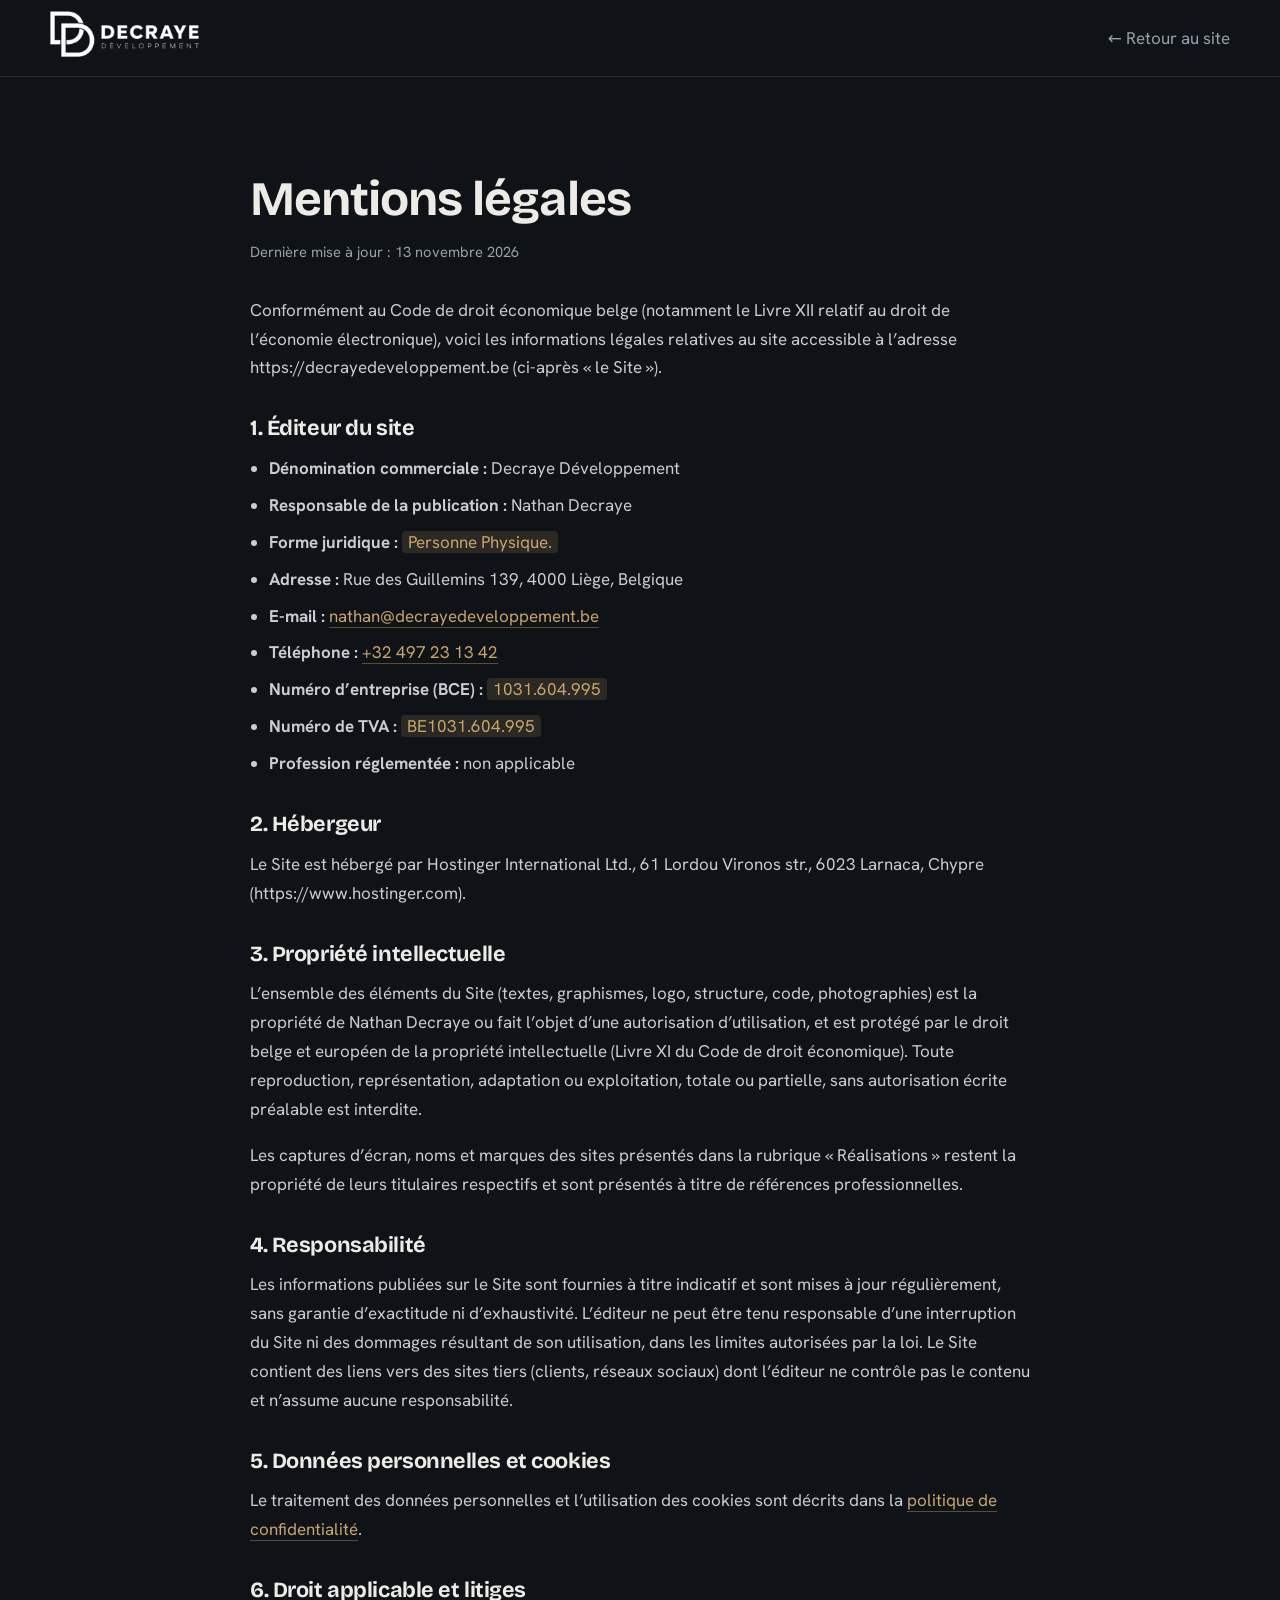
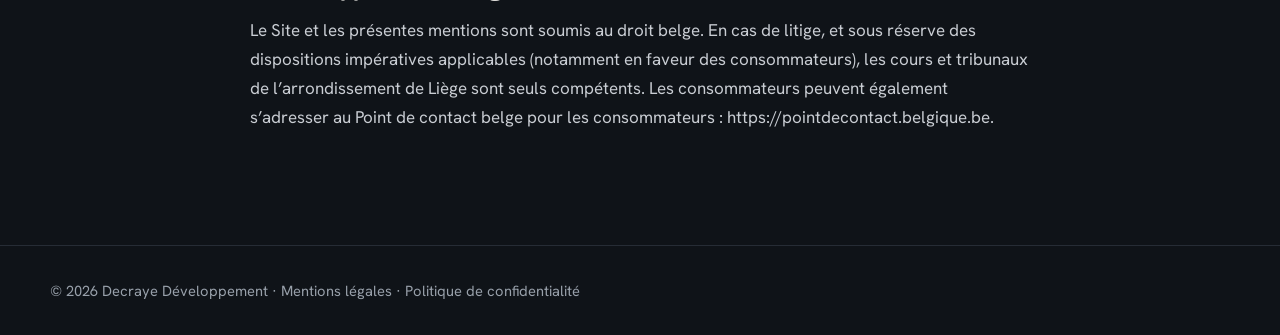
==== mentions-legales.html @ 933f9165 "Amélioration du site, référencement, animations" ====
<!DOCTYPE html>
<html lang="fr-BE"><head><meta charset="utf-8"><meta name="viewport" content="width=device-width, initial-scale=1">
<title>Mentions légales | Decraye Développement</title><meta name="description" content="Mentions légales du site Decraye Développement, développeur web indépendant à Liège.">
<meta name="robots" content="index, follow"><meta name="theme-color" content="#0F1318">
<link rel="canonical" href="https://decrayedeveloppement.be/mentions-legales.html">
<link rel="icon" href="/favicon.ico" sizes="48x48"><link rel="icon" type="image/png" sizes="192x192" href="/asset/img/favicon-192.png"><link rel="apple-touch-icon" href="/asset/img/apple-touch-icon.png">
<link rel="preload" href="asset/fonts/hanken-grotesk.woff2" as="font" type="font/woff2" crossorigin>
<link rel="stylesheet" href="asset/css/legal.css"></head><body>
<header class="top"><div class="wrap"><a href="/" aria-label="Decraye Développement, accueil"><img src="asset/img/logo.png" alt="Logo Decraye Développement" width="149" height="46"></a><a class="back" href="/">← Retour au site</a></div></header>
<main><div class="wrap"><article class="ld"><h1 class="lt">Mentions légales</h1>
<p class="up">Dernière mise à jour : 13 novembre 2026</p>
<p>Conformément au Code de droit économique belge (notamment le Livre XII relatif au droit de l’économie électronique), voici les informations légales relatives au site accessible à l’adresse https://decrayedeveloppement.be (ci-après « le Site »).</p>
<h2 class="ls">1. Éditeur du site</h2>
<ul>
<li><strong>Dénomination commerciale :</strong> Decraye Développement</li>
<li><strong>Responsable de la publication :</strong> Nathan Decraye</li>
<li><strong>Forme juridique :</strong> <span class="todo">Personne Physique.</span></li>
<li><strong>Adresse :</strong> Rue des Guillemins 139, 4000 Liège, Belgique</li>
<li><strong>E-mail :</strong> <a href="mailto:nathan@decrayedeveloppement.be">nathan@decrayedeveloppement.be</a></li>
<li><strong>Téléphone :</strong> <a href="tel:+32497231342">+32 497 23 13 42</a></li>
<li><strong>Numéro d’entreprise (BCE) :</strong> <span class="todo">1031.604.995</span></li>
<li><strong>Numéro de TVA :</strong> <span class="todo">BE1031.604.995</span></li>
<li><strong>Profession réglementée :</strong> non applicable</li>
</ul>
<h2 class="ls">2. Hébergeur</h2>
<p>Le Site est hébergé par Hostinger International Ltd., 61 Lordou Vironos str., 6023 Larnaca, Chypre (https://www.hostinger.com).</p>
<h2 class="ls">3. Propriété intellectuelle</h2>
<p>L’ensemble des éléments du Site (textes, graphismes, logo, structure, code, photographies) est la propriété de Nathan Decraye ou fait l’objet d’une autorisation d’utilisation, et est protégé par le droit belge et européen de la propriété intellectuelle (Livre XI du Code de droit économique). Toute reproduction, représentation, adaptation ou exploitation, totale ou partielle, sans autorisation écrite préalable est interdite.</p>
<p>Les captures d’écran, noms et marques des sites présentés dans la rubrique « Réalisations » restent la propriété de leurs titulaires respectifs et sont présentés à titre de références professionnelles.</p>
<h2 class="ls">4. Responsabilité</h2>
<p>Les informations publiées sur le Site sont fournies à titre indicatif et sont mises à jour régulièrement, sans garantie d’exactitude ni d’exhaustivité. L’éditeur ne peut être tenu responsable d’une interruption du Site ni des dommages résultant de son utilisation, dans les limites autorisées par la loi. Le Site contient des liens vers des sites tiers (clients, réseaux sociaux) dont l’éditeur ne contrôle pas le contenu et n’assume aucune responsabilité.</p>
<h2 class="ls">5. Données personnelles et cookies</h2>
<p>Le traitement des données personnelles et l’utilisation des cookies sont décrits dans la <a href="politique-de-confidentialite.html" data-legal="priv">politique de confidentialité</a>.</p>
<h2 class="ls">6. Droit applicable et litiges</h2>
<p>Le Site et les présentes mentions sont soumis au droit belge. En cas de litige, et sous réserve des dispositions impératives applicables (notamment en faveur des consommateurs), les cours et tribunaux de l’arrondissement de Liège sont seuls compétents. Les consommateurs peuvent également s’adresser au Point de contact belge pour les consommateurs : https://pointdecontact.belgique.be.</p></article></div></main>
<footer><div class="wrap">© 2026 Decraye Développement · <a href="mentions-legales.html">Mentions légales</a> · <a href="politique-de-confidentialite.html">Politique de confidentialité</a></div></footer></body></html>
---- asset/css/legal.css ----
/* Pages légales et 404 */
@font-face {
  font-family: "Bricolage Grotesque";
  src: url(../fonts/bricolage-grotesque.woff2) format("woff2");
  font-weight: 200 800;
  font-display: swap
}

@font-face {
  font-family: "Hanken Grotesk";
  src: url(../fonts/hanken-grotesk.woff2) format("woff2");
  font-weight: 100 900;
  font-display: swap
}

:root {
  --bg: #0F1318;
  --bg2: #151A21;
  --ink: #EDEBE6;
  --mute: #98A0AA;
  --line: #262C35;
  --brass: #C9A56B;
  color-scheme: dark
}

* {
  box-sizing: border-box
}

body {
  margin: 0;
  background: var(--bg);
  color: var(--ink);
  font: 400 1.0625rem/1.7 "Hanken Grotesk", system-ui, sans-serif;
  -webkit-font-smoothing: antialiased
}

h1,
h2 {
  font-family: "Bricolage Grotesque", system-ui, sans-serif;
  line-height: 1.1;
  letter-spacing: -.02em;
  margin: 0
}

a {
  color: inherit;
  text-decoration: none
}

.wrap {
  width: min(1180px, 100% - 2.5rem);
  margin-inline: auto
}

.top {
  border-bottom: 1px solid var(--line)
}

.top .wrap {
  display: flex;
  align-items: center;
  justify-content: space-between;
  height: 76px
}

.top img {
  height: 46px;
  width: auto
}

.back {
  color: var(--mute)
}

.back:hover {
  color: var(--brass)
}

main {
  padding: clamp(3rem, 8vw, 6rem) 0
}

footer {
  border-top: 1px solid var(--line);
  padding: 2rem 0;
  color: var(--mute);
  font-size: .92rem
}

:focus-visible {
  outline: 2px solid var(--brass);
  outline-offset: 4px
}

.btn {
  display: inline-block;
  margin-top: 2rem;
  background: var(--ink);
  color: #111;
  padding: .85rem 1.5rem;
  border-radius: 99px;
  font-weight: 600
}

.btn:hover {
  background: var(--brass)
}

.ld {
  max-width: 780px;
  margin-inline: auto
}

.ld .lt {
  font-size: clamp(2rem, 4vw, 3rem);
  margin-bottom: .6rem
}

.ld .up {
  color: var(--mute);
  font-size: .92rem;
  margin-bottom: 2rem
}

.ld .ls {
  font-size: 1.35rem;
  margin: 2.2rem 0 .8rem;
  color: var(--ink)
}

.ld p,
.ld li {
  color: #C9CDD3;
  max-width: none
}

.ld p {
  margin-top: .8rem
}

.ld ul {
  margin: .6rem 0 0;
  padding-left: 1.2rem;
  display: grid;
  gap: .5rem
}

.ld a {
  color: var(--brass);
  border-bottom: 1px solid #C9A56B66
}

.ld a:hover {
  border-color: var(--brass)
}

.todo {
  background: #C9A56B26;
  color: var(--brass);
  padding: 0 .35em;
  border-radius: 4px
}
.ld[style] p {
  margin-inline: auto;
}
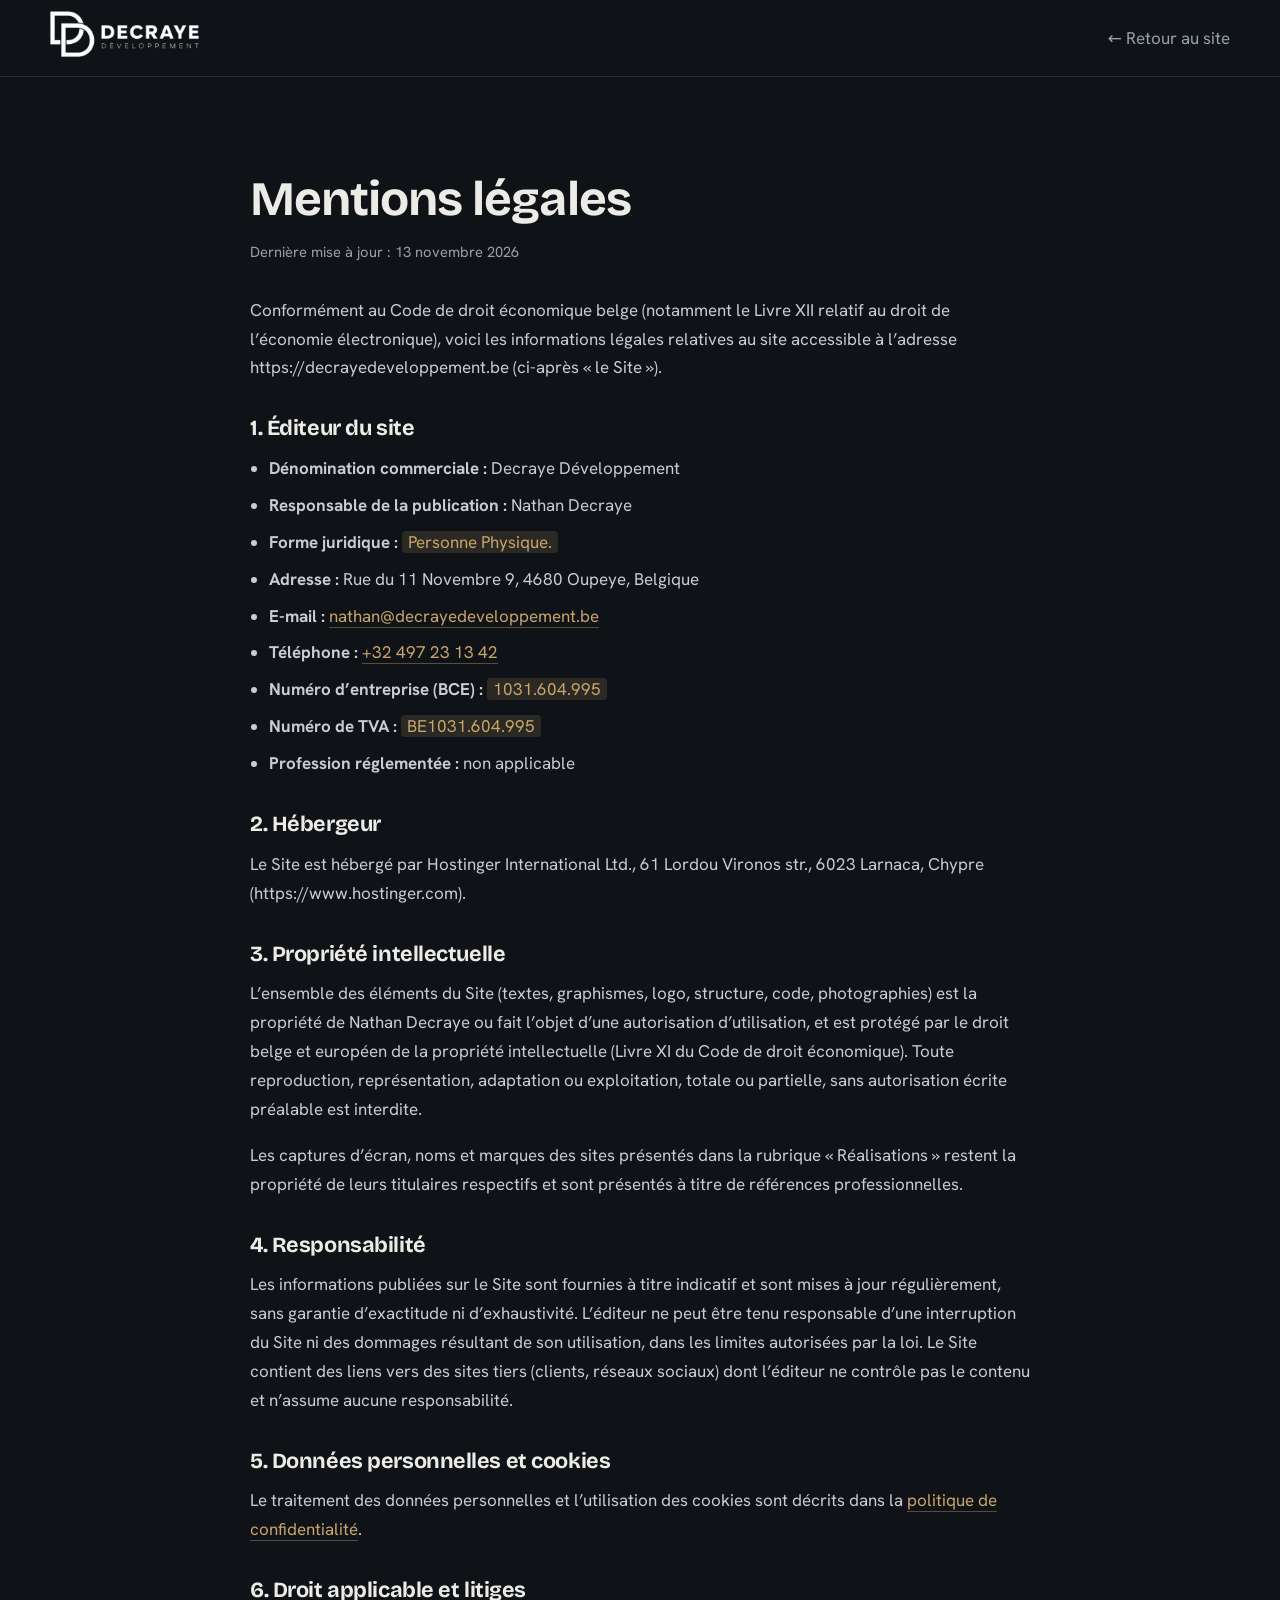
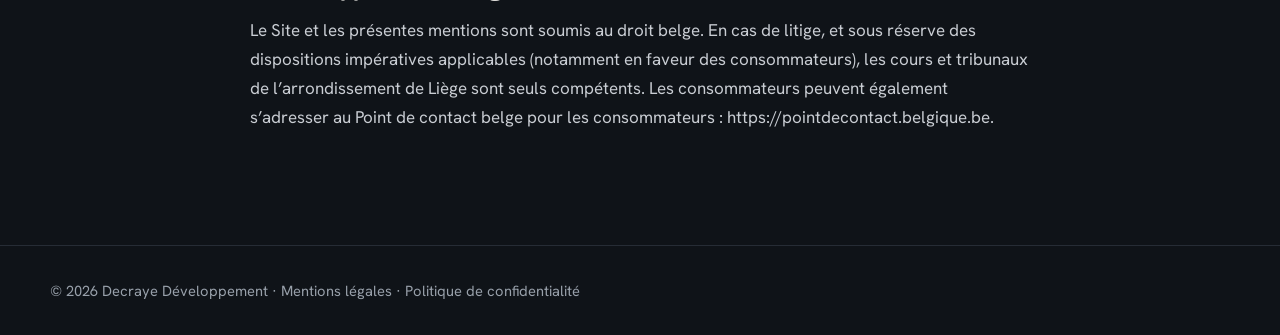
==== commit a67daf95: "Changement d'adresse" ====
--- a/mentions-legales.html
+++ b/mentions-legales.html
@@ -15,7 +15,7 @@
 <li><strong>Dénomination commerciale :</strong> Decraye Développement</li>
 <li><strong>Responsable de la publication :</strong> Nathan Decraye</li>
 <li><strong>Forme juridique :</strong> <span class="todo">Personne Physique.</span></li>
-<li><strong>Adresse :</strong> Rue des Guillemins 139, 4000 Liège, Belgique</li>
+<li><strong>Adresse :</strong> Rue du 11 Novembre 9, 4680 Oupeye, Belgique</li>
 <li><strong>E-mail :</strong> <a href="mailto:nathan@decrayedeveloppement.be">nathan@decrayedeveloppement.be</a></li>
 <li><strong>Téléphone :</strong> <a href="tel:+32497231342">+32 497 23 13 42</a></li>
 <li><strong>Numéro d’entreprise (BCE) :</strong> <span class="todo">1031.604.995</span></li>
